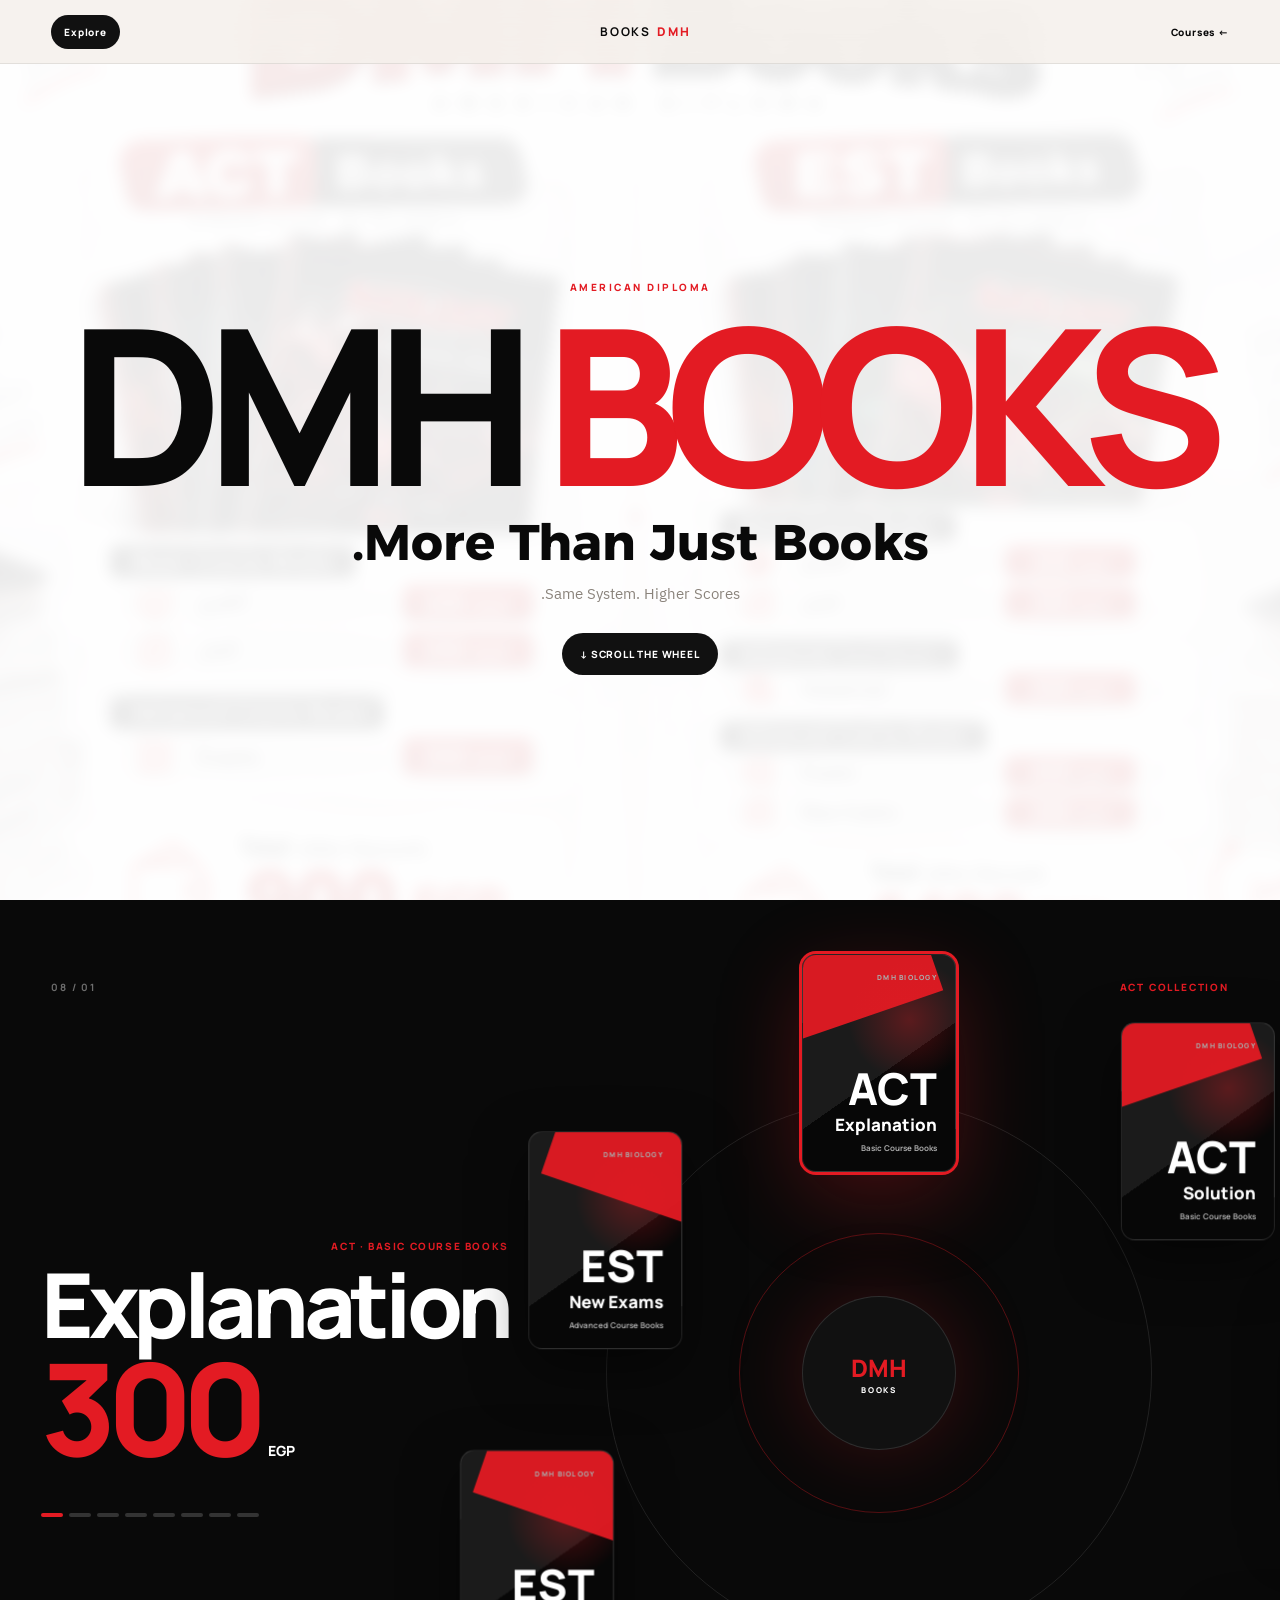
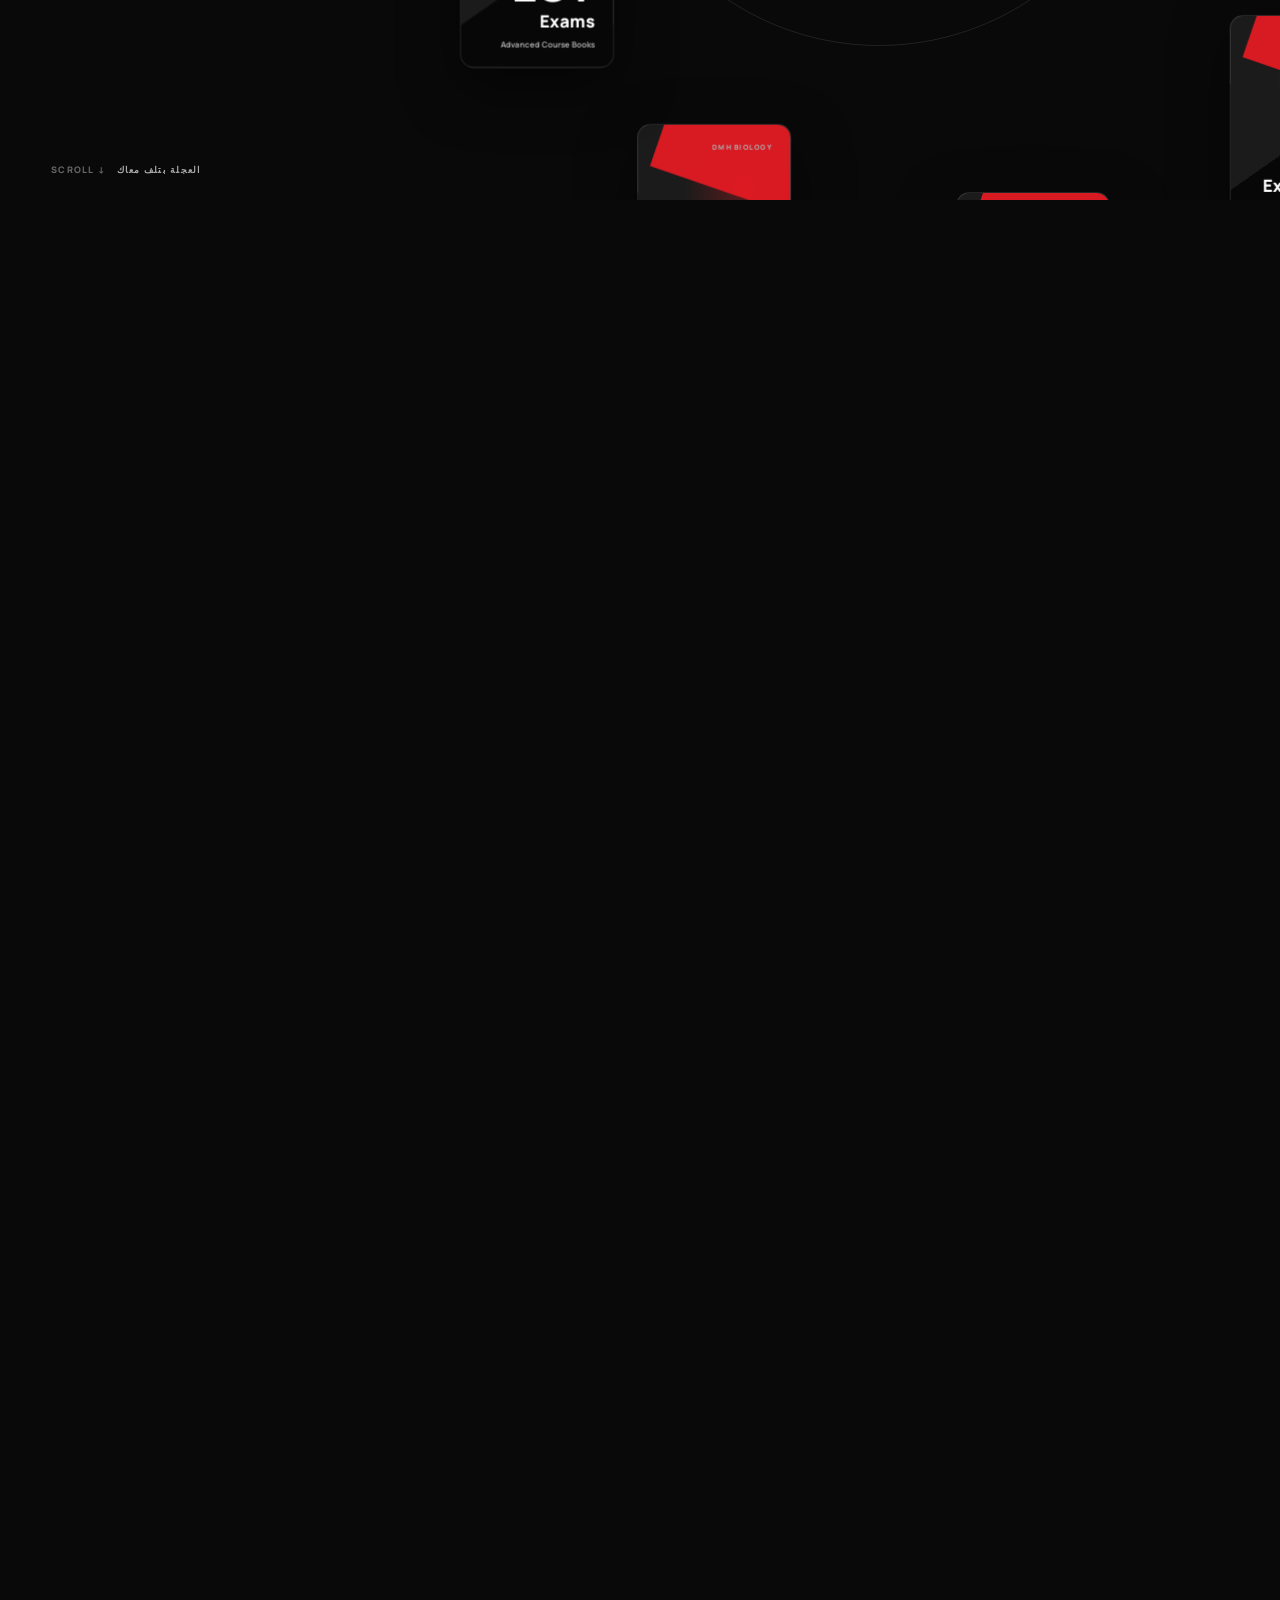
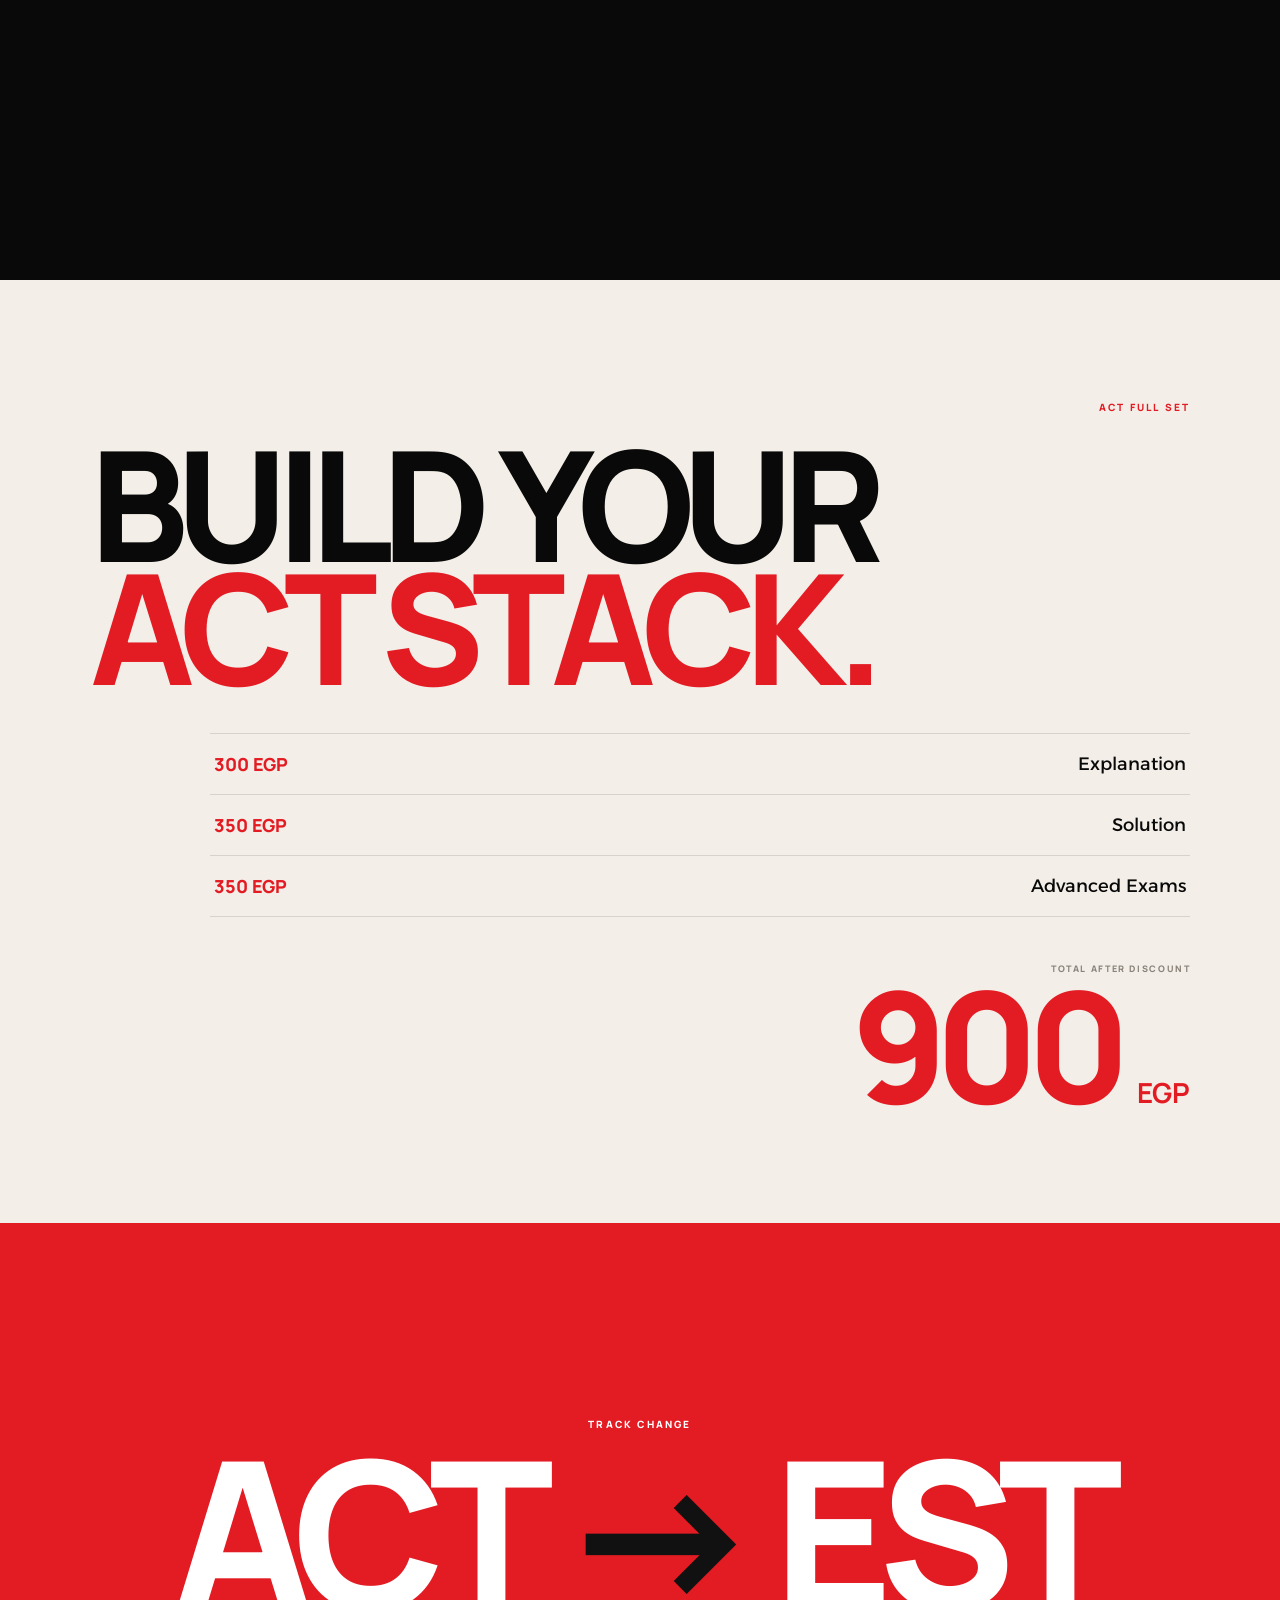
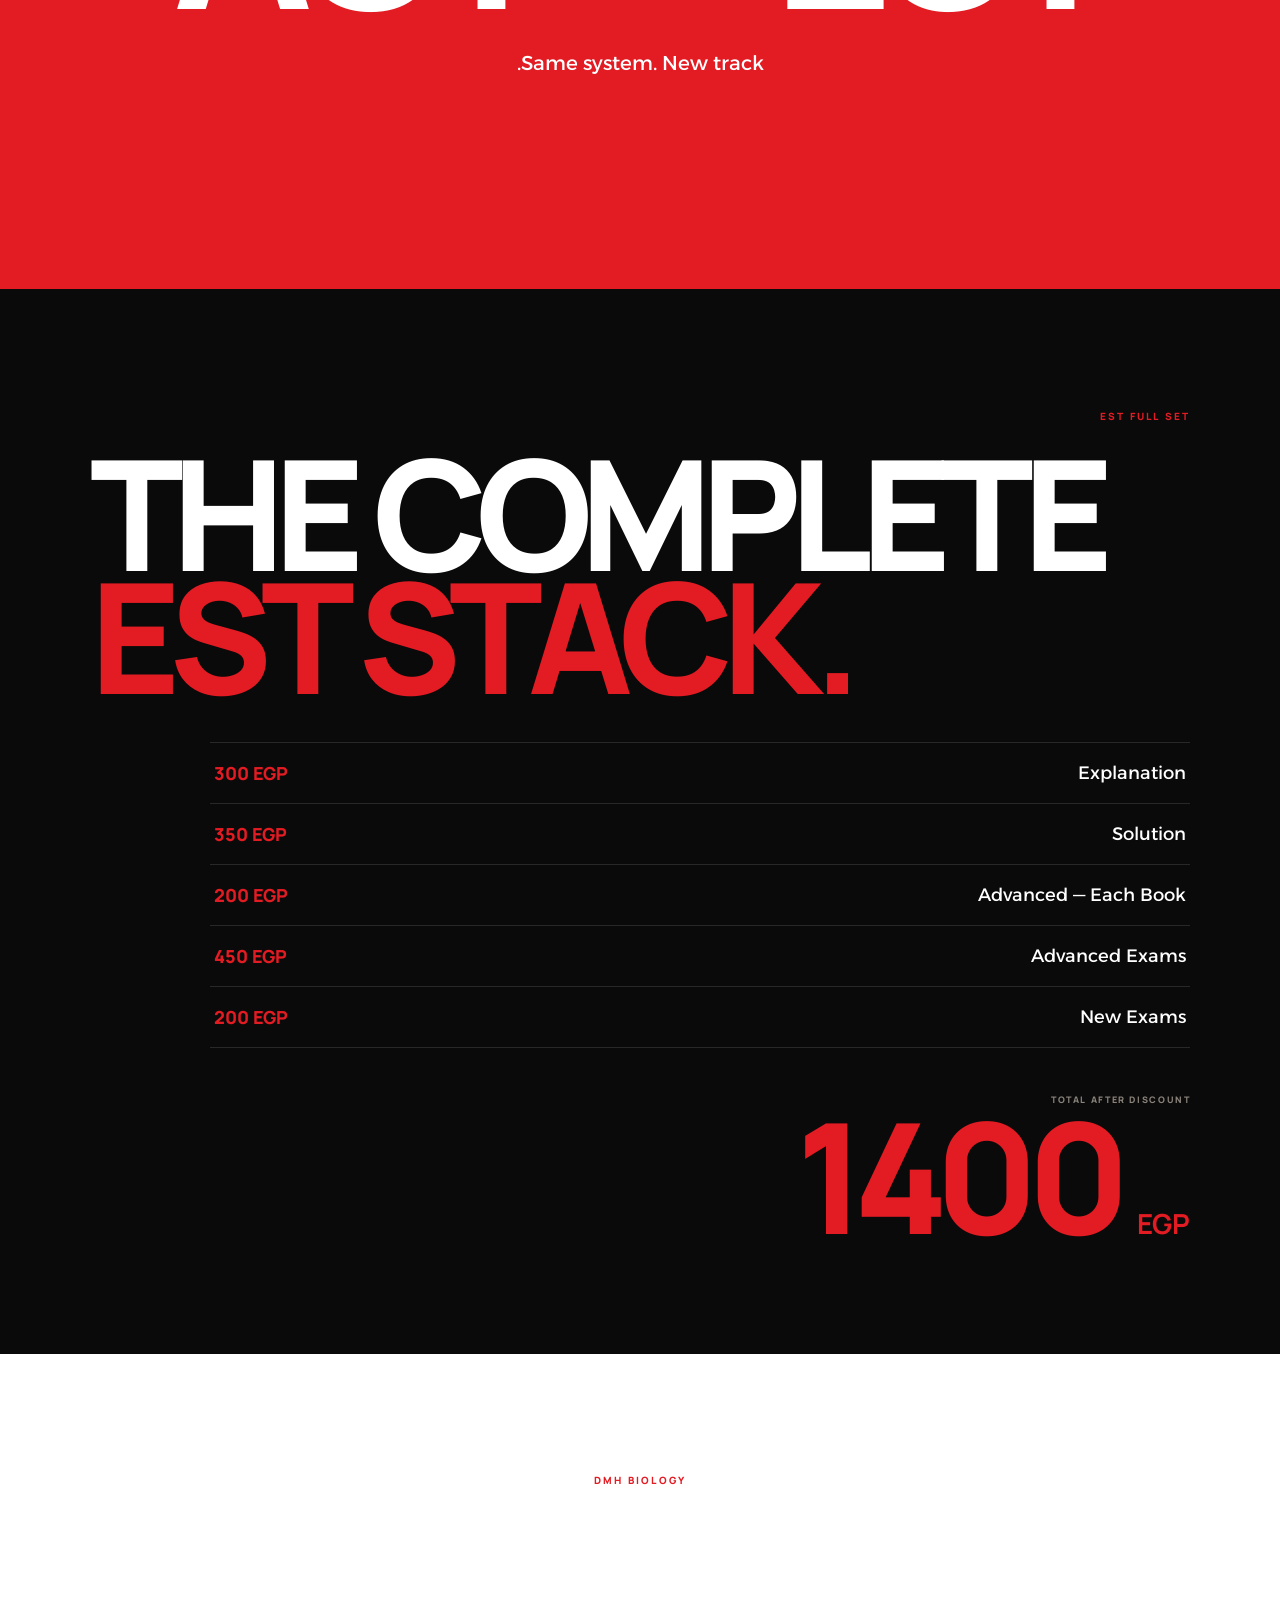
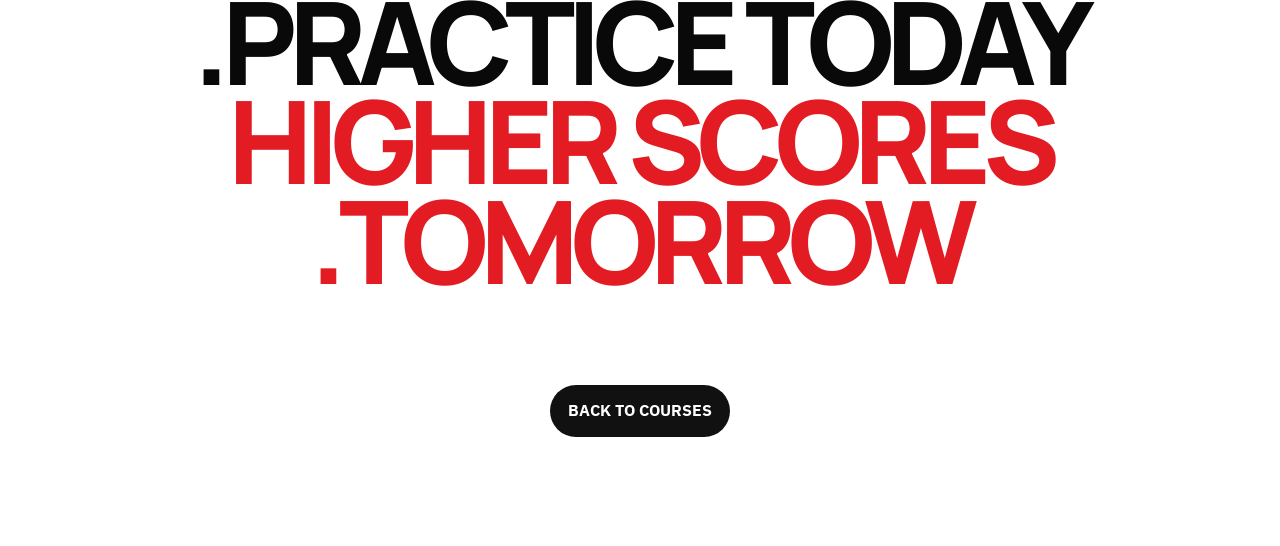
==== books.html @ c1f1b504 "Add files via upload" ====
<!doctype html>
<html lang="ar" dir="rtl">
<head>
  <meta charset="UTF-8" />
  <meta name="viewport" content="width=device-width, initial-scale=1.0, viewport-fit=cover" />
  <meta name="theme-color" content="#090909" />
  <meta name="description" content="DMH Biology Books — ACT & EST Books." />
  <title>DMH Biology | Books</title>
  <link rel="preconnect" href="https://fonts.googleapis.com">
  <link rel="preconnect" href="https://fonts.gstatic.com" crossorigin>
  <link href="https://fonts.googleapis.com/css2?family=Alexandria:wght@400;500;600;700;800&family=IBM+Plex+Sans+Arabic:wght@400;500;600;700&family=Manrope:wght@500;600;700;800&display=swap" rel="stylesheet">
  <link rel="stylesheet" href="books.css" />
</head>
<body>
  <div class="progress"><i></i></div>

  <header class="books-topbar">
    <a class="back" href="index.html">← Courses</a>
    <div class="books-brand">
      <span>DMH</span><b>BOOKS</b>
    </div>
    <a class="jump" href="#wheel">Explore</a>
  </header>

  <section class="books-hero">
    <div class="poster-ghost" aria-hidden="true"></div>
    <div class="hero-inner">
      <p>AMERICAN DIPLOMA</p>
      <h1>DMH <span>BOOKS</span></h1>
      <strong>More Than Just Books.</strong>
      <small>Same System. Higher Scores.</small>
      <a href="#wheel">SCROLL THE WHEEL ↓</a>
    </div>
  </section>

  <section class="wheel-story" id="wheel">
    <div class="wheel-sticky">
      <div class="wheel-topline">
        <span id="collection">ACT COLLECTION</span>
        <b id="position">01 / 08</b>
      </div>

      <div class="wheel-viewport">
        <div class="wheel" id="wheelDisc">
          <article class="book-card" style="--i:0" data-index="0">
          <div class="cover" data-track="ACT">
            <span class="cover-brand">DMH BIOLOGY</span>
            <strong>ACT</strong>
            <b>Explanation</b>
            <small>Basic Course Books</small>
          </div>
        </article><article class="book-card" style="--i:1" data-index="1">
          <div class="cover" data-track="ACT">
            <span class="cover-brand">DMH BIOLOGY</span>
            <strong>ACT</strong>
            <b>Solution</b>
            <small>Basic Course Books</small>
          </div>
        </article><article class="book-card" style="--i:2" data-index="2">
          <div class="cover" data-track="ACT">
            <span class="cover-brand">DMH BIOLOGY</span>
            <strong>ACT</strong>
            <b>Exams</b>
            <small>Advanced Course Books</small>
          </div>
        </article><article class="book-card" style="--i:3" data-index="3">
          <div class="cover" data-track="EST">
            <span class="cover-brand">DMH BIOLOGY</span>
            <strong>EST</strong>
            <b>Explanation</b>
            <small>Basic Course Books</small>
          </div>
        </article><article class="book-card" style="--i:4" data-index="4">
          <div class="cover" data-track="EST">
            <span class="cover-brand">DMH BIOLOGY</span>
            <strong>EST</strong>
            <b>Solution</b>
            <small>Basic Course Books</small>
          </div>
        </article><article class="book-card" style="--i:5" data-index="5">
          <div class="cover" data-track="EST">
            <span class="cover-brand">DMH BIOLOGY</span>
            <strong>EST</strong>
            <b>Advanced</b>
            <small>Advanced — Each Book</small>
          </div>
        </article><article class="book-card" style="--i:6" data-index="6">
          <div class="cover" data-track="EST">
            <span class="cover-brand">DMH BIOLOGY</span>
            <strong>EST</strong>
            <b>Exams</b>
            <small>Advanced Course Books</small>
          </div>
        </article><article class="book-card" style="--i:7" data-index="7">
          <div class="cover" data-track="EST">
            <span class="cover-brand">DMH BIOLOGY</span>
            <strong>EST</strong>
            <b>New Exams</b>
            <small>Advanced Course Books</small>
          </div>
        </article>
          <div class="hub">
            <span>DMH</span>
            <small>BOOKS</small>
          </div>
        </div>
      </div>

      <div class="active-info">
        <p id="activeTrack">ACT · BASIC COURSE BOOKS</p>
        <h2 id="activeTitle">Explanation</h2>
        <div class="price"><span id="activePrice">300</span><b>EGP</b></div>
        <small id="activeArabic">الشرح</small>
        <div class="step-line" id="stepLine"></div>
      </div>

      <div class="scroll-note">SCROLL ↓ <span>العجلة بتلف معاك</span></div>
    </div>
  </section>

  <section class="bundle act">
    <p>ACT FULL SET</p>
    <h2>BUILD YOUR<br><span>ACT STACK.</span></h2>
    <div class="bundle-details">
      <div><span>Explanation</span><b>300 EGP</b></div>
      <div><span>Solution</span><b>350 EGP</b></div>
      <div><span>Advanced Exams</span><b>350 EGP</b></div>
    </div>
    <div class="total"><small>TOTAL AFTER DISCOUNT</small><strong>900 <b>EGP</b></strong></div>
  </section>

  <section class="switch-scene">
    <small>TRACK CHANGE</small>
    <h2>ACT <span>→</span> EST</h2>
    <p>Same system. New track.</p>
  </section>

  <section class="bundle est">
    <p>EST FULL SET</p>
    <h2>THE COMPLETE<br><span>EST STACK.</span></h2>
    <div class="bundle-details">
      <div><span>Explanation</span><b>300 EGP</b></div>
      <div><span>Solution</span><b>350 EGP</b></div>
      <div><span>Advanced — Each Book</span><b>200 EGP</b></div>
      <div><span>Advanced Exams</span><b>450 EGP</b></div>
      <div><span>New Exams</span><b>200 EGP</b></div>
    </div>
    <div class="total"><small>TOTAL AFTER DISCOUNT</small><strong>1400 <b>EGP</b></strong></div>
  </section>

  <section class="final-books">
    <p>DMH BIOLOGY</p>
    <h2>PRACTICE TODAY.<br><span>HIGHER SCORES TOMORROW.</span></h2>
    <a href="index.html">BACK TO COURSES</a>
  </section>

  <script src="books.js"></script>
</body>
</html>
---- books.css ----
:root{--red:#e31b23;--ink:#090909;--paper:#f4f0eb;--muted:#8a837b}
*{box-sizing:border-box}
html{scroll-behavior:smooth}
body{margin:0;background:var(--paper);color:var(--ink);font-family:"IBM Plex Sans Arabic",sans-serif;overflow-x:hidden}
a{color:inherit}
.progress{position:fixed;z-index:999;top:0;left:0;right:0;height:3px}
.progress i{display:block;height:100%;width:0;background:var(--red)}
.books-topbar{position:fixed;z-index:100;top:0;left:0;right:0;height:64px;display:flex;align-items:center;justify-content:space-between;padding:0 clamp(14px,4vw,54px);background:rgba(244,240,235,.82);backdrop-filter:blur(18px);border-bottom:1px solid rgba(0,0,0,.08)}
.books-topbar a{text-decoration:none;font:800 10px "Manrope";letter-spacing:.08em}
.books-brand{display:flex;gap:6px;align-items:center;font:800 12px "Manrope";letter-spacing:.15em}.books-brand span{color:var(--red)}
.jump{background:#111;color:#fff;padding:10px 13px;border-radius:999px}
.books-hero{min-height:100svh;display:grid;place-items:center;position:relative;overflow:hidden;background:#fff;padding:90px 20px 45px}
.poster-ghost{position:absolute;inset:-3%;background:url("books-poster.png") center/cover no-repeat;opacity:.08;filter:blur(7px) saturate(.8);transform:scale(1.08)}
.hero-inner{position:relative;text-align:center}
.hero-inner p{font:800 10px "Manrope";letter-spacing:.25em;color:var(--red)}
.hero-inner h1{font:800 clamp(78px,17vw,240px)/.8 "Manrope";letter-spacing:-.08em;margin:22px 0}.hero-inner h1 span{color:var(--red)}
.hero-inner strong{display:block;font-family:"Alexandria";font-size:clamp(24px,4vw,50px)}
.hero-inner small{display:block;color:var(--muted);margin:10px 0 28px;font-size:15px}
.hero-inner a{display:inline-block;text-decoration:none;background:#111;color:#fff;padding:14px 18px;border-radius:999px;font:800 10px "Manrope";letter-spacing:.08em}

.wheel-story{height:820vh;background:#090909;color:#fff;position:relative}
.wheel-sticky{position:sticky;top:0;height:100svh;overflow:hidden;display:grid;grid-template-columns:1.08fr .92fr;align-items:center;padding:76px 4vw 30px}
.wheel-topline{position:absolute;top:80px;left:4vw;right:4vw;display:flex;justify-content:space-between;font:800 10px "Manrope";letter-spacing:.18em;color:#6e6e6e}
.wheel-topline span{color:var(--red)}
.wheel-viewport{position:relative;width:min(700px,72vw);aspect-ratio:1;justify-self:center}
.wheel{position:absolute;inset:0;border-radius:50%;will-change:transform}
.wheel::before,.wheel::after{content:"";position:absolute;border-radius:50%;inset:11%;border:1px solid rgba(255,255,255,.10)}
.wheel::after{inset:30%;border-color:rgba(227,27,35,.34)}
.book-card{position:absolute;left:50%;top:50%;width:154px;height:218px;transform-origin:0 0;transform:rotate(calc(var(--i)*45deg)) translateY(-310px) translate(-50%,-50%)}
.cover{width:100%;height:100%;border-radius:14px;padding:18px;display:flex;flex-direction:column;align-items:flex-start;justify-content:flex-end;background:linear-gradient(145deg,#1b1b1b 0 54%,#070707 54%);border:1px solid rgba(255,255,255,.12);box-shadow:0 20px 55px rgba(0,0,0,.5);position:relative;overflow:hidden}
.cover::before{content:"";position:absolute;left:-25%;top:-15%;width:110%;height:45%;background:var(--red);transform:rotate(-19deg);opacity:.95}
.cover::after{content:"";position:absolute;inset:0;background:radial-gradient(circle at 70% 30%,rgba(227,27,35,.32),transparent 33%)}
.cover>*{position:relative;z-index:2}.cover-brand{font:800 7px "Manrope";letter-spacing:.18em;color:#aaa;margin-bottom:auto}.cover>strong{font:800 44px/1 "Manrope";color:#fff}.cover>b{font:800 17px/1.1 "Manrope";color:#fff;margin-top:6px;direction:ltr}.cover>small{font:700 8px/1.3 "Manrope";color:#a9a9a9;margin-top:8px;direction:ltr}
.cover[data-track="EST"]::before{transform:rotate(19deg);left:15%;top:-12%}
.book-card.active .cover{outline:3px solid var(--red);box-shadow:0 26px 85px rgba(227,27,35,.28)}
.hub{position:absolute;inset:39%;border-radius:50%;display:grid;place-content:center;text-align:center;background:#111;border:1px solid rgba(255,255,255,.12);box-shadow:0 0 80px rgba(227,27,35,.22)}
.hub span{font:800 24px "Manrope";color:var(--red)}.hub small{font:800 8px "Manrope";letter-spacing:.22em}
.active-info{padding:20px;max-width:650px}
.active-info>p{font:800 10px "Manrope";letter-spacing:.16em;color:var(--red)}
.active-info h2{font:800 clamp(54px,7vw,105px)/.88 "Manrope";letter-spacing:-.06em;margin:12px 0;direction:ltr;text-align:right}
.price{display:flex;align-items:baseline;gap:10px;direction:ltr}.price span{font:800 clamp(78px,10vw,150px)/.8 "Manrope";letter-spacing:-.08em;color:var(--red)}.price b{font:800 14px "Manrope"}
.active-info>small{font-size:18px;color:#aaa}.step-line{display:flex;gap:6px;margin-top:26px;direction:ltr}.step-line i{height:4px;width:22px;background:#333;border-radius:99px}.step-line i.active{background:var(--red)}
.scroll-note{position:absolute;bottom:24px;left:4vw;font:800 9px "Manrope";letter-spacing:.14em;color:#666;direction:ltr}.scroll-note span{color:#aaa;margin-left:7px}

.bundle{min-height:100svh;padding:110px clamp(18px,7vw,100px);display:flex;flex-direction:column;justify-content:center}
.bundle.act{background:#f3efe8}.bundle.est{background:#0a0a0a;color:#fff}
.bundle>p{font:800 10px "Manrope";letter-spacing:.22em;color:var(--red)}
.bundle h2{font:800 clamp(68px,12vw,180px)/.8 "Manrope";letter-spacing:-.075em;margin:18px 0 45px;direction:ltr}.bundle h2 span{color:var(--red)}
.bundle-details{max-width:980px;border-top:1px solid rgba(128,128,128,.25)}.bundle-details div{display:flex;justify-content:space-between;align-items:center;gap:20px;padding:18px 4px;border-bottom:1px solid rgba(128,128,128,.25)}.bundle-details span{font-family:"Alexandria";font-size:18px}.bundle-details b{font:800 18px "Manrope";color:var(--red);direction:ltr}
.total{margin-top:45px;display:flex;flex-direction:column;align-items:flex-start}.total small{font:800 9px "Manrope";letter-spacing:.18em;color:var(--muted)}.total strong{font:800 clamp(78px,12vw,170px)/.9 "Manrope";letter-spacing:-.08em;color:var(--red);direction:ltr}.total strong b{font-size:.18em;letter-spacing:0}
.switch-scene{min-height:74svh;background:var(--red);color:#fff;display:grid;place-content:center;text-align:center;padding:70px 20px}.switch-scene small{font:800 10px "Manrope";letter-spacing:.22em}.switch-scene h2{font:800 clamp(84px,16vw,210px)/.8 "Manrope";letter-spacing:-.08em;margin:18px 0}.switch-scene h2 span{color:#111}.switch-scene p{font-family:"Alexandria";font-size:20px}
.final-books{min-height:88svh;background:#fff;display:flex;flex-direction:column;align-items:center;justify-content:center;text-align:center;padding:70px 20px}.final-books>p{font:800 10px "Manrope";letter-spacing:.22em;color:var(--red)}.final-books h2{font:800 clamp(54px,9vw,135px)/.86 "Manrope";letter-spacing:-.07em}.final-books h2 span{color:var(--red)}.final-books a{text-decoration:none;background:#111;color:#fff;padding:14px 18px;border-radius:999px;font-weight:800}

@media(max-width:820px){
  .books-topbar{height:60px;padding:0 12px}.books-brand{font-size:10px}.jump{font-size:8px;padding:9px 10px}
  .hero-inner h1{font-size:22vw}.hero-inner strong{font-size:7vw}
  .wheel-story{height:760vh}
  .wheel-sticky{grid-template-columns:1fr;grid-template-rows:58% 42%;padding:70px 10px 22px}
  .wheel-topline{top:66px;left:12px;right:12px;font-size:8px}
  .wheel-viewport{width:68vw;align-self:end}
  .book-card{width:86px;height:122px;transform:rotate(calc(var(--i)*45deg)) translateY(-135px) translate(-50%,-50%)}
  .cover{padding:9px;border-radius:9px}.cover-brand{font-size:4px}.cover>strong{font-size:25px}.cover>b{font-size:9px}.cover>small{font-size:5px}
  .hub span{font-size:14px}.hub small{font-size:5px}
  .active-info{align-self:start;padding:5px 10px 0}.active-info>p{font-size:8px;margin:0}.active-info h2{font-size:12vw;margin:7px 0}.price span{font-size:20vw}.active-info>small{font-size:15px}.step-line{margin-top:12px}.scroll-note{bottom:12px;left:12px;font-size:7px}
  .bundle{padding:85px 16px}.bundle h2{font-size:17vw;margin-bottom:30px}.bundle-details span{font-size:15px}.bundle-details b{font-size:14px}.total strong{font-size:24vw}
  .switch-scene h2{font-size:24vw}.final-books h2{font-size:14vw}
}
@media(prefers-reduced-motion:reduce){html{scroll-behavior:auto}}
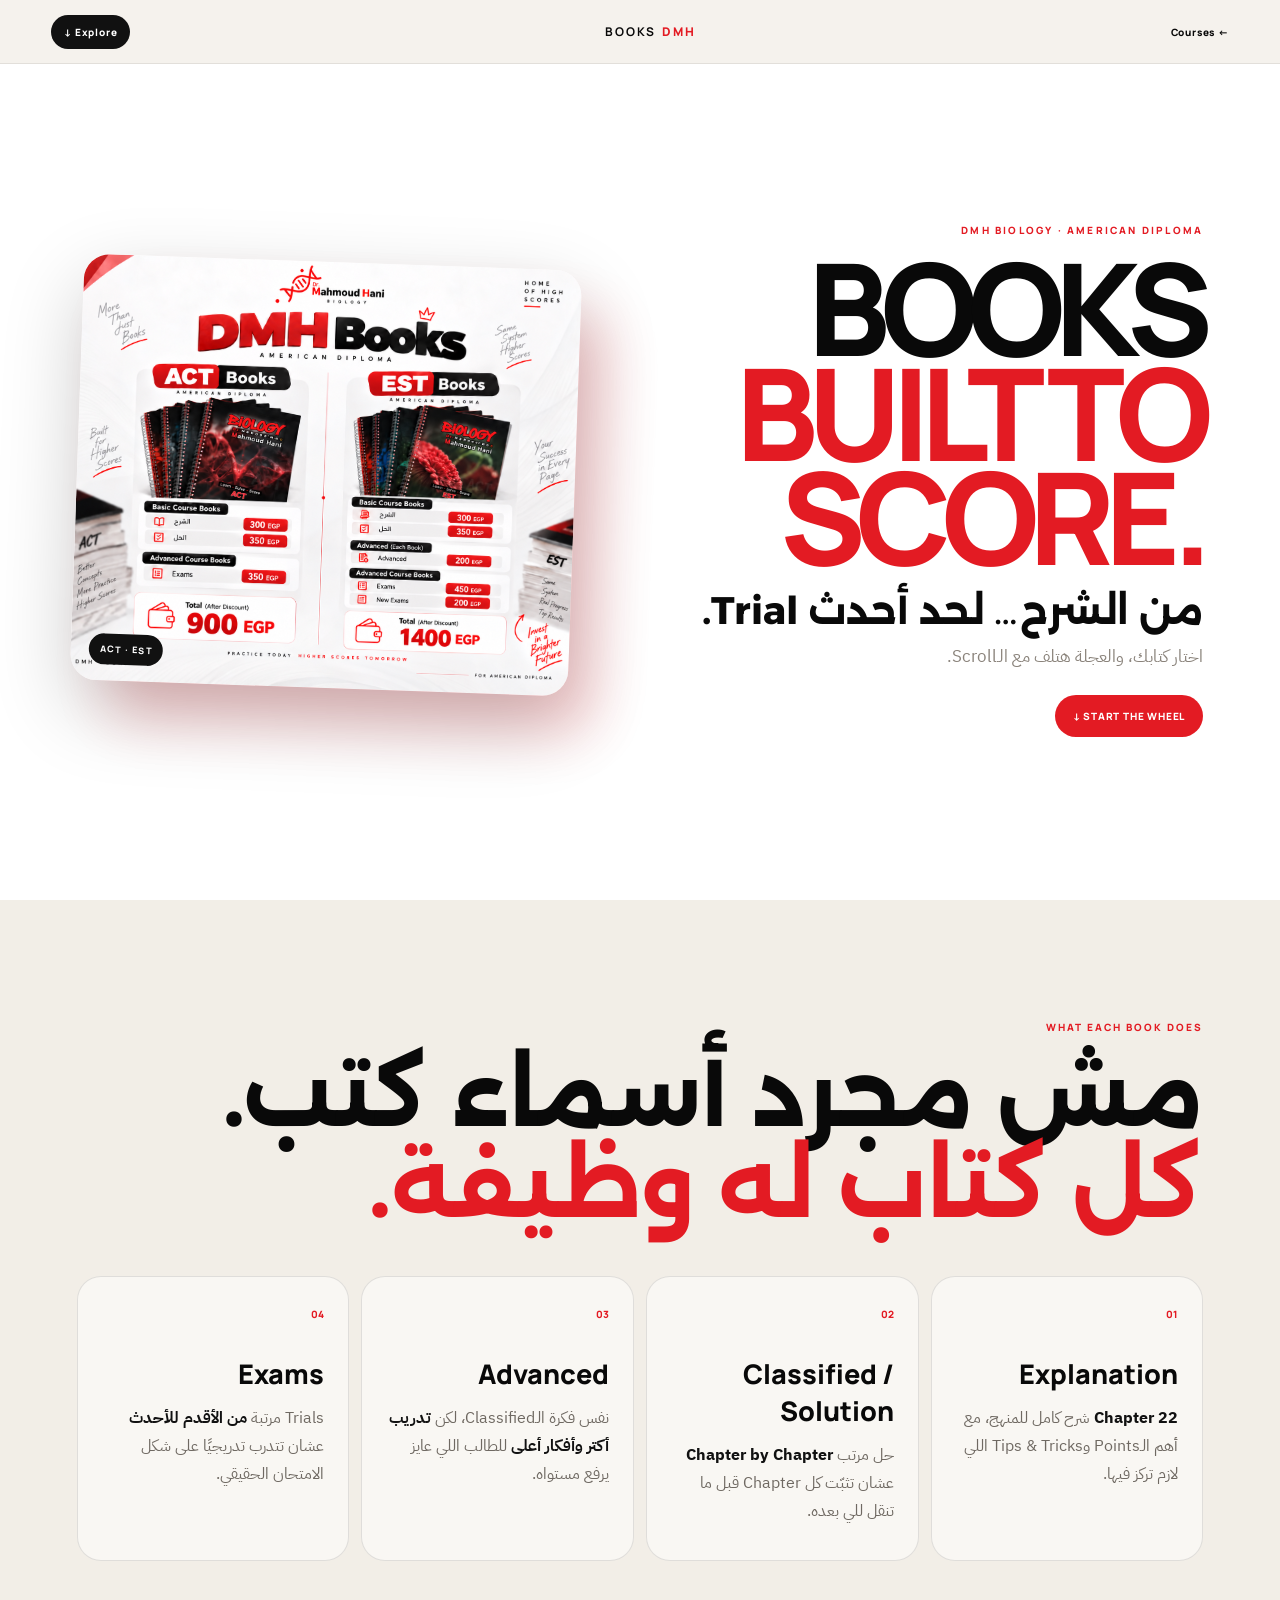
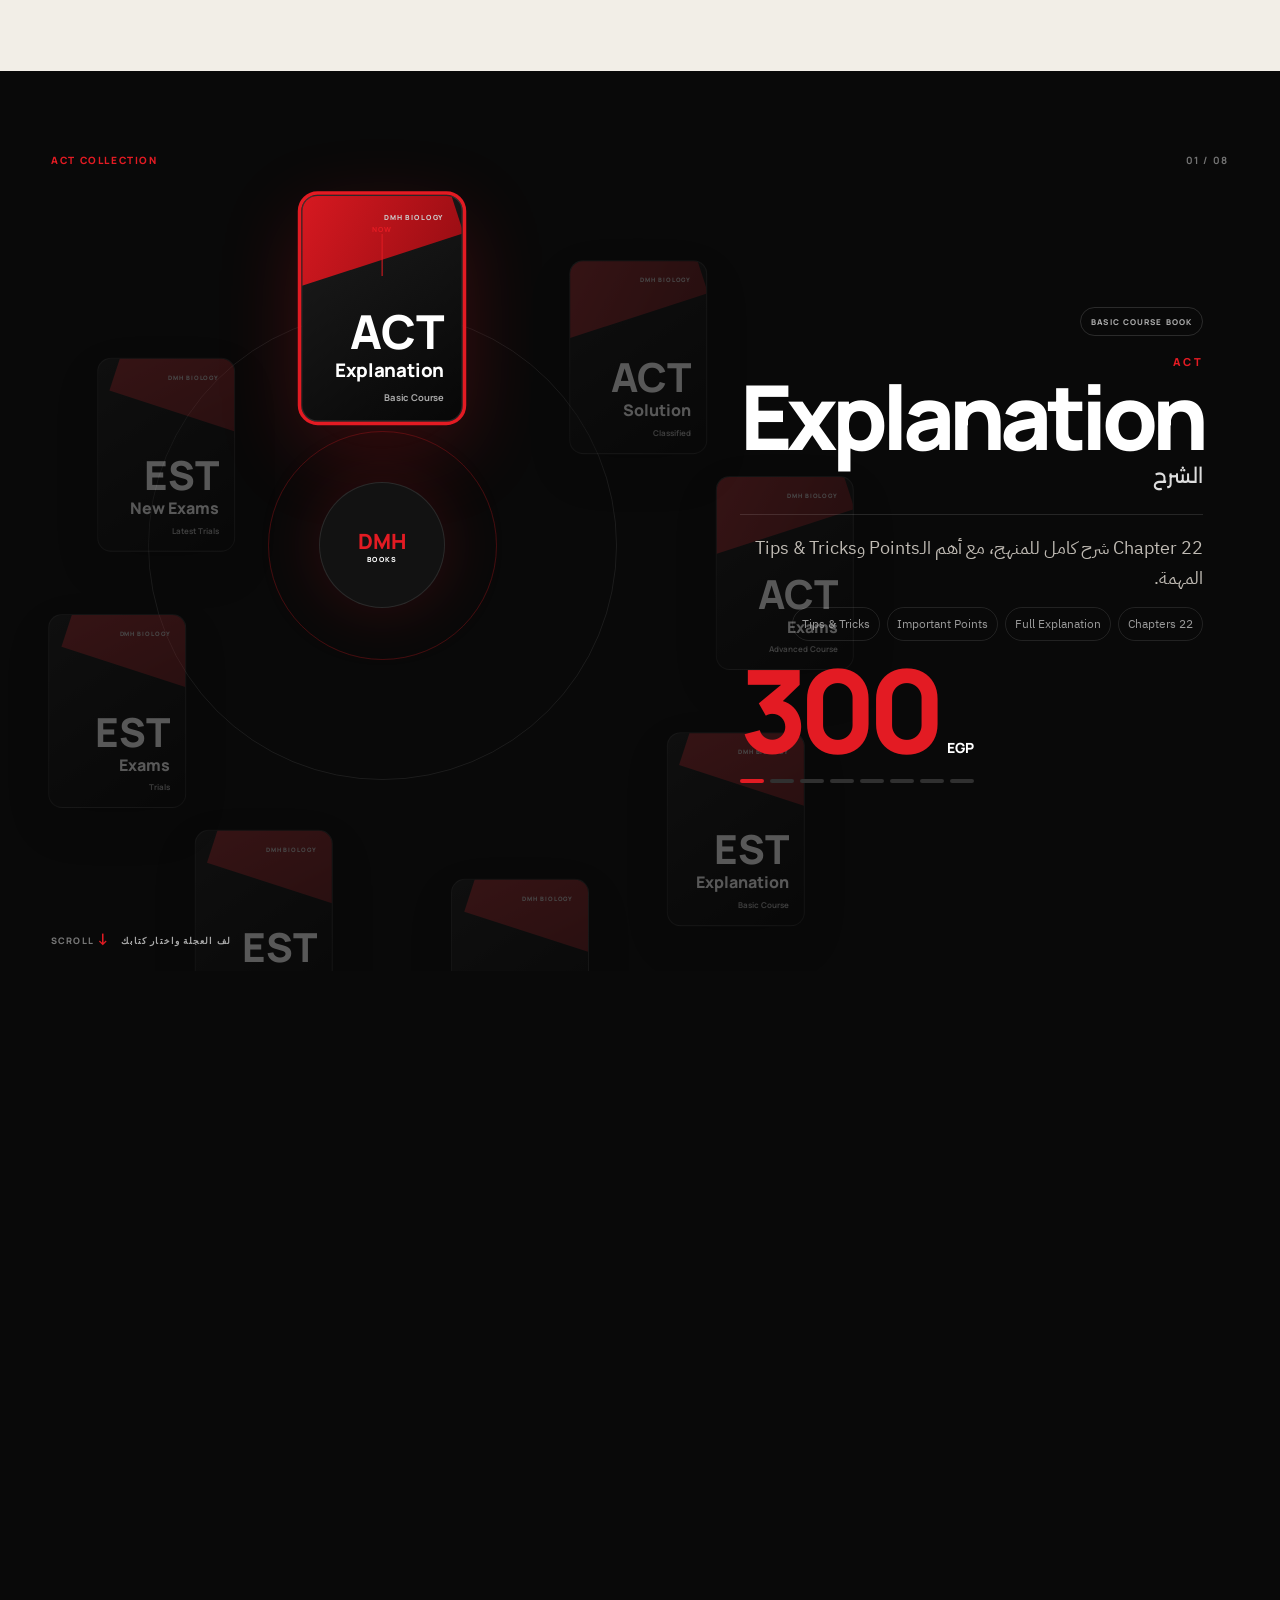
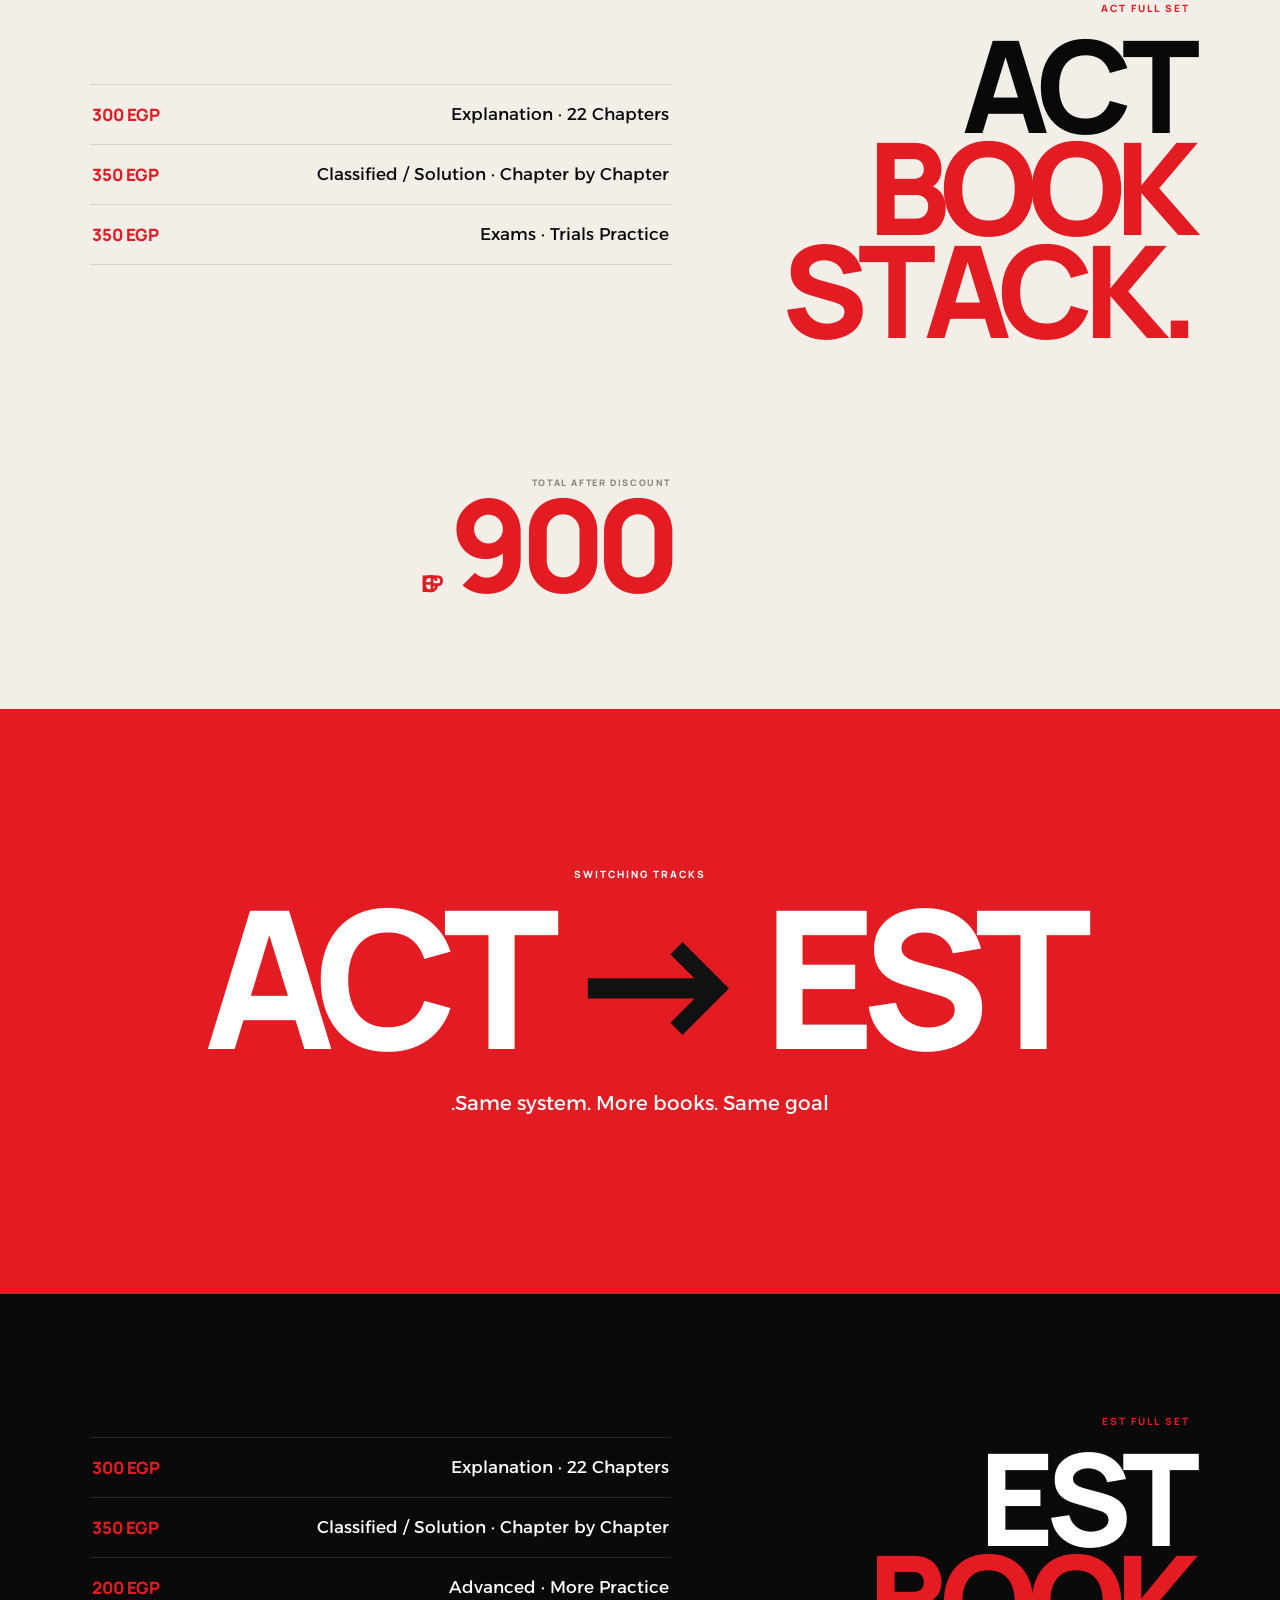
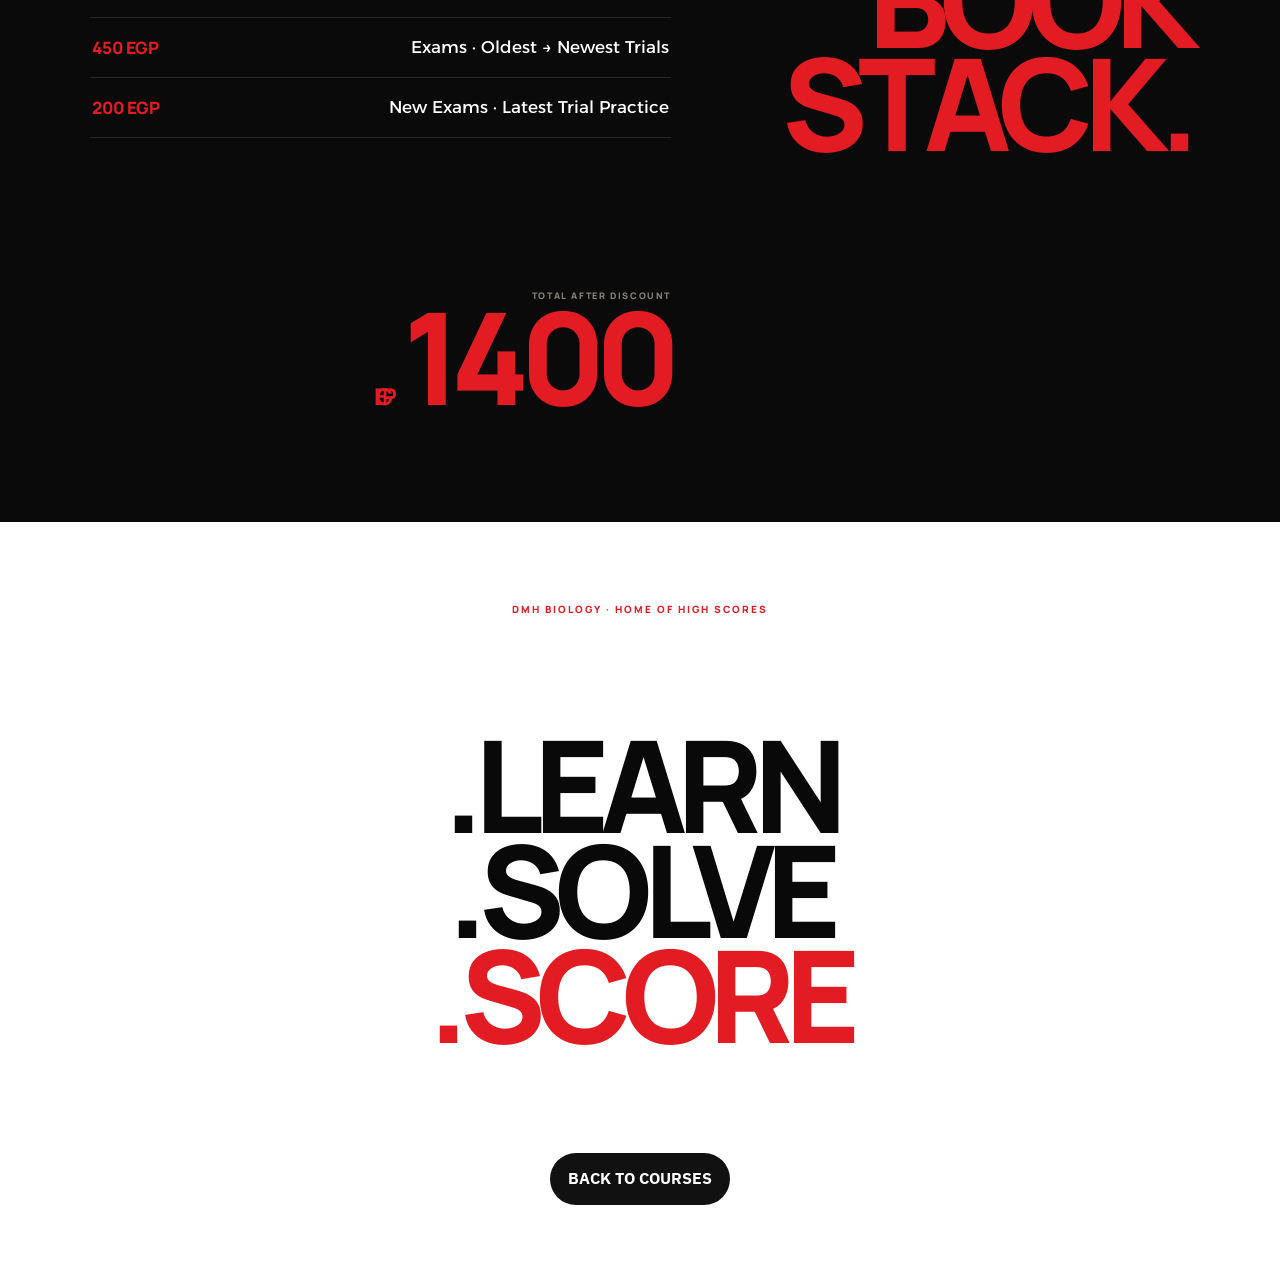
==== commit 553b0edc: "Add files via upload" ====
--- a/books.html
+++ b/books.html
@@ -16,20 +16,34 @@
 
   <header class="books-topbar">
     <a class="back" href="index.html">← Courses</a>
-    <div class="books-brand">
-      <span>DMH</span><b>BOOKS</b>
-    </div>
-    <a class="jump" href="#wheel">Explore</a>
+    <div class="books-brand"><span>DMH</span><b>BOOKS</b></div>
+    <a class="jump" href="#wheel">Explore ↓</a>
   </header>
 
   <section class="books-hero">
-    <div class="poster-ghost" aria-hidden="true"></div>
-    <div class="hero-inner">
-      <p>AMERICAN DIPLOMA</p>
-      <h1>DMH <span>BOOKS</span></h1>
-      <strong>More Than Just Books.</strong>
-      <small>Same System. Higher Scores.</small>
-      <a href="#wheel">SCROLL THE WHEEL ↓</a>
+    <div class="hero-grid">
+      <div class="hero-copy">
+        <p>DMH BIOLOGY · AMERICAN DIPLOMA</p>
+        <h1>BOOKS<br><span>BUILT TO SCORE.</span></h1>
+        <strong>من الشرح… لحد أحدث Trial.</strong>
+        <small>اختار كتابك، والعجلة هتلف مع الـScroll.</small>
+        <a href="#wheel">START THE WHEEL ↓</a>
+      </div>
+      <div class="hero-poster">
+        <img src="books-poster.png" alt="DMH ACT and EST Books">
+        <span>ACT · EST</span>
+      </div>
+    </div>
+  </section>
+
+  <section class="book-guide">
+    <p class="eyebrow">WHAT EACH BOOK DOES</p>
+    <h2>مش مجرد أسماء كتب.<br><span>كل كتاب له وظيفة.</span></h2>
+    <div class="guide-grid">
+      <article><b>01</b><h3>Explanation</h3><p><strong>22 Chapter</strong> شرح كامل للمنهج، مع أهم الـPoints وTips & Tricks اللي لازم تركز فيها.</p></article>
+      <article><b>02</b><h3>Classified / Solution</h3><p>حل مرتب <strong>Chapter by Chapter</strong> عشان تثبّت كل Chapter قبل ما تنقل للي بعده.</p></article>
+      <article><b>03</b><h3>Advanced</h3><p>نفس فكرة الـClassified، لكن <strong>تدريب أكتر وأفكار أعلى</strong> للطالب اللي عايز يرفع مستواه.</p></article>
+      <article><b>04</b><h3>Exams</h3><p>Trials مرتبة <strong>من الأقدم للأحدث</strong> عشان تتدرب تدريجيًا على شكل الامتحان الحقيقي.</p></article>
     </div>
   </section>
 
@@ -40,120 +54,82 @@
         <b id="position">01 / 08</b>
       </div>
 
-      <div class="wheel-viewport">
-        <div class="wheel" id="wheelDisc">
-          <article class="book-card" style="--i:0" data-index="0">
-          <div class="cover" data-track="ACT">
-            <span class="cover-brand">DMH BIOLOGY</span>
-            <strong>ACT</strong>
-            <b>Explanation</b>
-            <small>Basic Course Books</small>
-          </div>
-        </article><article class="book-card" style="--i:1" data-index="1">
-          <div class="cover" data-track="ACT">
-            <span class="cover-brand">DMH BIOLOGY</span>
-            <strong>ACT</strong>
-            <b>Solution</b>
-            <small>Basic Course Books</small>
-          </div>
-        </article><article class="book-card" style="--i:2" data-index="2">
-          <div class="cover" data-track="ACT">
-            <span class="cover-brand">DMH BIOLOGY</span>
-            <strong>ACT</strong>
-            <b>Exams</b>
-            <small>Advanced Course Books</small>
-          </div>
-        </article><article class="book-card" style="--i:3" data-index="3">
-          <div class="cover" data-track="EST">
-            <span class="cover-brand">DMH BIOLOGY</span>
-            <strong>EST</strong>
-            <b>Explanation</b>
-            <small>Basic Course Books</small>
-          </div>
-        </article><article class="book-card" style="--i:4" data-index="4">
-          <div class="cover" data-track="EST">
-            <span class="cover-brand">DMH BIOLOGY</span>
-            <strong>EST</strong>
-            <b>Solution</b>
-            <small>Basic Course Books</small>
-          </div>
-        </article><article class="book-card" style="--i:5" data-index="5">
-          <div class="cover" data-track="EST">
-            <span class="cover-brand">DMH BIOLOGY</span>
-            <strong>EST</strong>
-            <b>Advanced</b>
-            <small>Advanced — Each Book</small>
-          </div>
-        </article><article class="book-card" style="--i:6" data-index="6">
-          <div class="cover" data-track="EST">
-            <span class="cover-brand">DMH BIOLOGY</span>
-            <strong>EST</strong>
-            <b>Exams</b>
-            <small>Advanced Course Books</small>
-          </div>
-        </article><article class="book-card" style="--i:7" data-index="7">
-          <div class="cover" data-track="EST">
-            <span class="cover-brand">DMH BIOLOGY</span>
-            <strong>EST</strong>
-            <b>New Exams</b>
-            <small>Advanced Course Books</small>
-          </div>
-        </article>
-          <div class="hub">
-            <span>DMH</span>
-            <small>BOOKS</small>
+      <div class="active-info">
+        <div class="book-chip" id="bookChip">BASIC COURSE BOOK</div>
+        <p id="activeTrack">ACT</p>
+        <h2 id="activeTitle">Explanation</h2>
+        <small id="activeArabic">الشرح</small>
+
+        <div class="active-description">
+          <p id="activeDesc">22 Chapter شرح كامل للمنهج، مع أهم الـPoints وTips & Tricks المهمة.</p>
+          <div id="activeBullets"></div>
+        </div>
+
+        <div class="price"><span id="activePrice">300</span><b>EGP</b></div>
+        <div class="step-line" id="stepLine"></div>
+      </div>
+
+      <div class="wheel-zone">
+        <div class="focus-marker"><span>NOW</span></div>
+        <div class="wheel-viewport">
+          <div class="wheel" id="wheelDisc">
+            <article class="book-card" style="--i:0"><div class="cover" data-track="ACT"><span>DMH BIOLOGY</span><strong>ACT</strong><b>Explanation</b><small>Basic Course</small></div></article>
+            <article class="book-card" style="--i:1"><div class="cover" data-track="ACT"><span>DMH BIOLOGY</span><strong>ACT</strong><b>Solution</b><small>Classified</small></div></article>
+            <article class="book-card" style="--i:2"><div class="cover" data-track="ACT"><span>DMH BIOLOGY</span><strong>ACT</strong><b>Exams</b><small>Advanced Course</small></div></article>
+            <article class="book-card" style="--i:3"><div class="cover" data-track="EST"><span>DMH BIOLOGY</span><strong>EST</strong><b>Explanation</b><small>Basic Course</small></div></article>
+            <article class="book-card" style="--i:4"><div class="cover" data-track="EST"><span>DMH BIOLOGY</span><strong>EST</strong><b>Solution</b><small>Classified</small></div></article>
+            <article class="book-card" style="--i:5"><div class="cover" data-track="EST"><span>DMH BIOLOGY</span><strong>EST</strong><b>Advanced</b><small>Practice More</small></div></article>
+            <article class="book-card" style="--i:6"><div class="cover" data-track="EST"><span>DMH BIOLOGY</span><strong>EST</strong><b>Exams</b><small>Trials</small></div></article>
+            <article class="book-card" style="--i:7"><div class="cover" data-track="EST"><span>DMH BIOLOGY</span><strong>EST</strong><b>New Exams</b><small>Latest Trials</small></div></article>
+            <div class="hub"><span>DMH</span><small>BOOKS</small></div>
           </div>
         </div>
       </div>
 
-      <div class="active-info">
-        <p id="activeTrack">ACT · BASIC COURSE BOOKS</p>
-        <h2 id="activeTitle">Explanation</h2>
-        <div class="price"><span id="activePrice">300</span><b>EGP</b></div>
-        <small id="activeArabic">الشرح</small>
-        <div class="step-line" id="stepLine"></div>
-      </div>
-
-      <div class="scroll-note">SCROLL ↓ <span>العجلة بتلف معاك</span></div>
+      <div class="scroll-note">SCROLL <b>↓</b> <span>لف العجلة واختار كتابك</span></div>
     </div>
   </section>
 
   <section class="bundle act">
-    <p>ACT FULL SET</p>
-    <h2>BUILD YOUR<br><span>ACT STACK.</span></h2>
+    <div class="bundle-head">
+      <p>ACT FULL SET</p>
+      <h2>ACT<br><span>BOOK STACK.</span></h2>
+    </div>
     <div class="bundle-details">
-      <div><span>Explanation</span><b>300 EGP</b></div>
-      <div><span>Solution</span><b>350 EGP</b></div>
-      <div><span>Advanced Exams</span><b>350 EGP</b></div>
+      <div><span>Explanation · 22 Chapters</span><b>300 EGP</b></div>
+      <div><span>Classified / Solution · Chapter by Chapter</span><b>350 EGP</b></div>
+      <div><span>Exams · Trials Practice</span><b>350 EGP</b></div>
     </div>
     <div class="total"><small>TOTAL AFTER DISCOUNT</small><strong>900 <b>EGP</b></strong></div>
   </section>
 
   <section class="switch-scene">
-    <small>TRACK CHANGE</small>
+    <small>SWITCHING TRACKS</small>
     <h2>ACT <span>→</span> EST</h2>
-    <p>Same system. New track.</p>
+    <p>Same system. More books. Same goal.</p>
   </section>
 
   <section class="bundle est">
-    <p>EST FULL SET</p>
-    <h2>THE COMPLETE<br><span>EST STACK.</span></h2>
+    <div class="bundle-head">
+      <p>EST FULL SET</p>
+      <h2>EST<br><span>BOOK STACK.</span></h2>
+    </div>
     <div class="bundle-details">
-      <div><span>Explanation</span><b>300 EGP</b></div>
-      <div><span>Solution</span><b>350 EGP</b></div>
-      <div><span>Advanced — Each Book</span><b>200 EGP</b></div>
-      <div><span>Advanced Exams</span><b>450 EGP</b></div>
-      <div><span>New Exams</span><b>200 EGP</b></div>
+      <div><span>Explanation · 22 Chapters</span><b>300 EGP</b></div>
+      <div><span>Classified / Solution · Chapter by Chapter</span><b>350 EGP</b></div>
+      <div><span>Advanced · More Practice</span><b>200 EGP</b></div>
+      <div><span>Exams · Oldest → Newest Trials</span><b>450 EGP</b></div>
+      <div><span>New Exams · Latest Trial Practice</span><b>200 EGP</b></div>
     </div>
     <div class="total"><small>TOTAL AFTER DISCOUNT</small><strong>1400 <b>EGP</b></strong></div>
   </section>
 
   <section class="final-books">
-    <p>DMH BIOLOGY</p>
-    <h2>PRACTICE TODAY.<br><span>HIGHER SCORES TOMORROW.</span></h2>
+    <p>DMH BIOLOGY · HOME OF HIGH SCORES</p>
+    <h2>LEARN.<br>SOLVE.<br><span>SCORE.</span></h2>
     <a href="index.html">BACK TO COURSES</a>
   </section>
 
   <script src="books.js"></script>
 </body>
-</html>
+</html>
--- a/books.css
+++ b/books.css
@@ -4,66 +4,63 @@
 html{scroll-behavior:smooth}
 body{margin:0;background:var(--paper);color:var(--ink);font-family:"IBM Plex Sans Arabic",sans-serif;overflow-x:hidden}
 a{color:inherit}
-.progress{position:fixed;z-index:999;top:0;left:0;right:0;height:3px}
-.progress i{display:block;height:100%;width:0;background:var(--red)}
-.books-topbar{position:fixed;z-index:100;top:0;left:0;right:0;height:64px;display:flex;align-items:center;justify-content:space-between;padding:0 clamp(14px,4vw,54px);background:rgba(244,240,235,.82);backdrop-filter:blur(18px);border-bottom:1px solid rgba(0,0,0,.08)}
-.books-topbar a{text-decoration:none;font:800 10px "Manrope";letter-spacing:.08em}
-.books-brand{display:flex;gap:6px;align-items:center;font:800 12px "Manrope";letter-spacing:.15em}.books-brand span{color:var(--red)}
+.progress{position:fixed;z-index:999;top:0;left:0;right:0;height:3px}.progress i{display:block;height:100%;width:0;background:var(--red)}
+.books-topbar{position:fixed;z-index:100;top:0;left:0;right:0;height:64px;display:flex;align-items:center;justify-content:space-between;padding:0 clamp(14px,4vw,54px);background:rgba(244,240,235,.86);backdrop-filter:blur(18px);border-bottom:1px solid rgba(0,0,0,.08)}
+.books-topbar a{text-decoration:none;font:800 10px "Manrope";letter-spacing:.08em}.books-brand{display:flex;gap:6px;align-items:center;font:800 12px "Manrope";letter-spacing:.15em}.books-brand span{color:var(--red)}
 .jump{background:#111;color:#fff;padding:10px 13px;border-radius:999px}
-.books-hero{min-height:100svh;display:grid;place-items:center;position:relative;overflow:hidden;background:#fff;padding:90px 20px 45px}
-.poster-ghost{position:absolute;inset:-3%;background:url("books-poster.png") center/cover no-repeat;opacity:.08;filter:blur(7px) saturate(.8);transform:scale(1.08)}
-.hero-inner{position:relative;text-align:center}
-.hero-inner p{font:800 10px "Manrope";letter-spacing:.25em;color:var(--red)}
-.hero-inner h1{font:800 clamp(78px,17vw,240px)/.8 "Manrope";letter-spacing:-.08em;margin:22px 0}.hero-inner h1 span{color:var(--red)}
-.hero-inner strong{display:block;font-family:"Alexandria";font-size:clamp(24px,4vw,50px)}
-.hero-inner small{display:block;color:var(--muted);margin:10px 0 28px;font-size:15px}
-.hero-inner a{display:inline-block;text-decoration:none;background:#111;color:#fff;padding:14px 18px;border-radius:999px;font:800 10px "Manrope";letter-spacing:.08em}
 
-.wheel-story{height:820vh;background:#090909;color:#fff;position:relative}
-.wheel-sticky{position:sticky;top:0;height:100svh;overflow:hidden;display:grid;grid-template-columns:1.08fr .92fr;align-items:center;padding:76px 4vw 30px}
-.wheel-topline{position:absolute;top:80px;left:4vw;right:4vw;display:flex;justify-content:space-between;font:800 10px "Manrope";letter-spacing:.18em;color:#6e6e6e}
-.wheel-topline span{color:var(--red)}
-.wheel-viewport{position:relative;width:min(700px,72vw);aspect-ratio:1;justify-self:center}
-.wheel{position:absolute;inset:0;border-radius:50%;will-change:transform}
-.wheel::before,.wheel::after{content:"";position:absolute;border-radius:50%;inset:11%;border:1px solid rgba(255,255,255,.10)}
-.wheel::after{inset:30%;border-color:rgba(227,27,35,.34)}
-.book-card{position:absolute;left:50%;top:50%;width:154px;height:218px;transform-origin:0 0;transform:rotate(calc(var(--i)*45deg)) translateY(-310px) translate(-50%,-50%)}
-.cover{width:100%;height:100%;border-radius:14px;padding:18px;display:flex;flex-direction:column;align-items:flex-start;justify-content:flex-end;background:linear-gradient(145deg,#1b1b1b 0 54%,#070707 54%);border:1px solid rgba(255,255,255,.12);box-shadow:0 20px 55px rgba(0,0,0,.5);position:relative;overflow:hidden}
-.cover::before{content:"";position:absolute;left:-25%;top:-15%;width:110%;height:45%;background:var(--red);transform:rotate(-19deg);opacity:.95}
-.cover::after{content:"";position:absolute;inset:0;background:radial-gradient(circle at 70% 30%,rgba(227,27,35,.32),transparent 33%)}
-.cover>*{position:relative;z-index:2}.cover-brand{font:800 7px "Manrope";letter-spacing:.18em;color:#aaa;margin-bottom:auto}.cover>strong{font:800 44px/1 "Manrope";color:#fff}.cover>b{font:800 17px/1.1 "Manrope";color:#fff;margin-top:6px;direction:ltr}.cover>small{font:700 8px/1.3 "Manrope";color:#a9a9a9;margin-top:8px;direction:ltr}
-.cover[data-track="EST"]::before{transform:rotate(19deg);left:15%;top:-12%}
-.book-card.active .cover{outline:3px solid var(--red);box-shadow:0 26px 85px rgba(227,27,35,.28)}
-.hub{position:absolute;inset:39%;border-radius:50%;display:grid;place-content:center;text-align:center;background:#111;border:1px solid rgba(255,255,255,.12);box-shadow:0 0 80px rgba(227,27,35,.22)}
-.hub span{font:800 24px "Manrope";color:var(--red)}.hub small{font:800 8px "Manrope";letter-spacing:.22em}
-.active-info{padding:20px;max-width:650px}
-.active-info>p{font:800 10px "Manrope";letter-spacing:.16em;color:var(--red)}
-.active-info h2{font:800 clamp(54px,7vw,105px)/.88 "Manrope";letter-spacing:-.06em;margin:12px 0;direction:ltr;text-align:right}
-.price{display:flex;align-items:baseline;gap:10px;direction:ltr}.price span{font:800 clamp(78px,10vw,150px)/.8 "Manrope";letter-spacing:-.08em;color:var(--red)}.price b{font:800 14px "Manrope"}
-.active-info>small{font-size:18px;color:#aaa}.step-line{display:flex;gap:6px;margin-top:26px;direction:ltr}.step-line i{height:4px;width:22px;background:#333;border-radius:99px}.step-line i.active{background:var(--red)}
-.scroll-note{position:absolute;bottom:24px;left:4vw;font:800 9px "Manrope";letter-spacing:.14em;color:#666;direction:ltr}.scroll-note span{color:#aaa;margin-left:7px}
+.books-hero{min-height:100svh;background:#fff;display:grid;place-items:center;padding:100px clamp(18px,6vw,90px) 50px;overflow:hidden}
+.hero-grid{width:100%;display:grid;grid-template-columns:1.04fr .96fr;gap:7vw;align-items:center}
+.hero-copy p{font:800 10px "Manrope";letter-spacing:.22em;color:var(--red)}
+.hero-copy h1{font:800 clamp(72px,10vw,160px)/.82 "Manrope";letter-spacing:-.075em;margin:18px 0;direction:ltr;text-align:right}.hero-copy h1 span{color:var(--red)}
+.hero-copy strong{display:block;font-family:"Alexandria";font-size:clamp(24px,3vw,44px)}.hero-copy small{display:block;color:var(--muted);font-size:17px;margin:10px 0 26px}
+.hero-copy a{display:inline-block;text-decoration:none;background:var(--red);color:#fff;padding:14px 18px;border-radius:999px;font:800 10px "Manrope";letter-spacing:.08em}
+.hero-poster{position:relative;transform:rotate(2deg)}.hero-poster:before{content:"";position:absolute;inset:10% -5% -8% 8%;background:var(--red);opacity:.22;filter:blur(28px);border-radius:28px}
+.hero-poster img{position:relative;width:100%;display:block;border-radius:26px;box-shadow:0 28px 80px rgba(0,0,0,.2)}.hero-poster span{position:absolute;left:18px;bottom:16px;background:#111;color:#fff;border-radius:999px;padding:9px 11px;font:800 9px "Manrope";letter-spacing:.14em}
 
-.bundle{min-height:100svh;padding:110px clamp(18px,7vw,100px);display:flex;flex-direction:column;justify-content:center}
-.bundle.act{background:#f3efe8}.bundle.est{background:#0a0a0a;color:#fff}
-.bundle>p{font:800 10px "Manrope";letter-spacing:.22em;color:var(--red)}
-.bundle h2{font:800 clamp(68px,12vw,180px)/.8 "Manrope";letter-spacing:-.075em;margin:18px 0 45px;direction:ltr}.bundle h2 span{color:var(--red)}
-.bundle-details{max-width:980px;border-top:1px solid rgba(128,128,128,.25)}.bundle-details div{display:flex;justify-content:space-between;align-items:center;gap:20px;padding:18px 4px;border-bottom:1px solid rgba(128,128,128,.25)}.bundle-details span{font-family:"Alexandria";font-size:18px}.bundle-details b{font:800 18px "Manrope";color:var(--red);direction:ltr}
-.total{margin-top:45px;display:flex;flex-direction:column;align-items:flex-start}.total small{font:800 9px "Manrope";letter-spacing:.18em;color:var(--muted)}.total strong{font:800 clamp(78px,12vw,170px)/.9 "Manrope";letter-spacing:-.08em;color:var(--red);direction:ltr}.total strong b{font-size:.18em;letter-spacing:0}
-.switch-scene{min-height:74svh;background:var(--red);color:#fff;display:grid;place-content:center;text-align:center;padding:70px 20px}.switch-scene small{font:800 10px "Manrope";letter-spacing:.22em}.switch-scene h2{font:800 clamp(84px,16vw,210px)/.8 "Manrope";letter-spacing:-.08em;margin:18px 0}.switch-scene h2 span{color:#111}.switch-scene p{font-family:"Alexandria";font-size:20px}
-.final-books{min-height:88svh;background:#fff;display:flex;flex-direction:column;align-items:center;justify-content:center;text-align:center;padding:70px 20px}.final-books>p{font:800 10px "Manrope";letter-spacing:.22em;color:var(--red)}.final-books h2{font:800 clamp(54px,9vw,135px)/.86 "Manrope";letter-spacing:-.07em}.final-books h2 span{color:var(--red)}.final-books a{text-decoration:none;background:#111;color:#fff;padding:14px 18px;border-radius:999px;font-weight:800}
+.book-guide{padding:110px clamp(18px,6vw,90px);background:#f2eee7}.eyebrow{font:800 10px "Manrope";letter-spacing:.2em;color:var(--red)}
+.book-guide>h2{font-family:"Alexandria";font-size:clamp(46px,7vw,98px);line-height:1.02;margin:14px 0 45px}.book-guide>h2 span{color:var(--red)}
+.guide-grid{display:grid;grid-template-columns:repeat(4,1fr);gap:12px}.guide-grid article{min-height:285px;padding:24px;border:1px solid rgba(0,0,0,.1);border-radius:24px;background:rgba(255,255,255,.5)}.guide-grid article>b{font:800 10px "Manrope";color:var(--red)}.guide-grid h3{font:800 27px "Manrope";direction:ltr;text-align:right;margin:30px 0 12px}.guide-grid p{color:#6f6962;line-height:1.75;margin:0}.guide-grid p strong{color:#111}
+
+.wheel-story{height:690vh;background:#090909;color:#fff;position:relative}
+.wheel-sticky{position:sticky;top:0;height:100svh;overflow:hidden;display:grid;grid-template-columns:.9fr 1.1fr;align-items:center;padding:80px 4vw 32px}
+.wheel-topline{position:absolute;top:82px;left:4vw;right:4vw;display:flex;justify-content:space-between;font:800 10px "Manrope";letter-spacing:.16em;color:#747474;direction:ltr}.wheel-topline span{color:var(--red)}
+.active-info{padding:18px 2vw;max-width:720px;z-index:3}.book-chip{display:inline-flex;border:1px solid rgba(255,255,255,.14);padding:8px 10px;border-radius:999px;font:800 8px "Manrope";letter-spacing:.14em;color:#aaa}
+.active-info>p{font:800 11px "Manrope";letter-spacing:.22em;color:var(--red);margin:18px 0 0}
+.active-info h2{font:800 clamp(56px,7vw,102px)/.88 "Manrope";letter-spacing:-.065em;margin:8px 0;direction:ltr;text-align:right}
+.active-info>small{font-family:"Alexandria";font-size:20px;color:#ddd}
+.active-description{margin-top:24px;max-width:610px;border-top:1px solid rgba(255,255,255,.12);padding-top:18px}.active-description>p{font-size:18px;line-height:1.7;color:#c0bbb4;margin:0 0 13px}
+#activeBullets{display:flex;flex-wrap:wrap;gap:7px}#activeBullets span{font-size:12px;color:#999;border:1px solid rgba(255,255,255,.1);border-radius:999px;padding:7px 9px}
+.price{display:flex;align-items:baseline;gap:10px;direction:ltr;margin-top:22px}.price span{font:800 clamp(74px,9vw,135px)/.8 "Manrope";letter-spacing:-.08em;color:var(--red)}.price b{font:800 14px "Manrope"}
+.step-line{display:flex;gap:6px;margin-top:22px;direction:ltr}.step-line i{height:4px;width:24px;border-radius:99px;background:#303030}.step-line i.active{background:var(--red)}
+.wheel-zone{position:relative;justify-self:end;width:min(700px,52vw);aspect-ratio:1}
+.focus-marker{position:absolute;z-index:5;top:2%;left:50%;transform:translateX(-50%);display:grid;place-items:center}.focus-marker:after{content:"";width:1px;height:42px;background:var(--red)}.focus-marker span{font:800 7px "Manrope";letter-spacing:.18em;color:var(--red)}
+.wheel-viewport{position:absolute;inset:7%}.wheel{position:absolute;inset:0;border-radius:50%;will-change:transform}.wheel:before,.wheel:after{content:"";position:absolute;border-radius:50%;inset:9%;border:1px solid rgba(255,255,255,.08)}.wheel:after{inset:30%;border-color:rgba(227,27,35,.28)}
+.book-card{position:absolute;left:50%;top:50%;width:138px;height:194px;transform-origin:0 0}
+.cover{width:100%;height:100%;border-radius:14px;padding:15px;display:flex;flex-direction:column;align-items:flex-start;justify-content:flex-end;background:linear-gradient(145deg,#1d1d1d,#070707);border:1px solid rgba(255,255,255,.12);box-shadow:0 18px 45px rgba(0,0,0,.48);position:relative;overflow:hidden;transition:.28s}
+.cover:before{content:"";position:absolute;left:-20%;top:-12%;width:115%;height:42%;background:linear-gradient(135deg,var(--red),#9c0e14);transform:rotate(-18deg)}.cover[data-track="EST"]:before{transform:rotate(18deg);left:15%}
+.cover>*{position:relative;z-index:2}.cover>span{font:800 6px "Manrope";letter-spacing:.15em;color:#ccc;margin-bottom:auto}.cover>strong{font:800 40px/1 "Manrope"}.cover>b{font:800 16px/1.1 "Manrope";direction:ltr;margin-top:5px}.cover>small{font:700 8px "Manrope";color:#aaa;direction:ltr;margin-top:7px}
+.book-card.active .cover{outline:3px solid var(--red);transform:scale(1.17);box-shadow:0 22px 70px rgba(227,27,35,.24)}.book-card:not(.active){opacity:.32;filter:saturate(.55)}
+.hub{position:absolute;inset:39%;border-radius:50%;display:grid;place-content:center;text-align:center;background:#121212;border:1px solid rgba(255,255,255,.1);box-shadow:0 0 65px rgba(227,27,35,.18)}.hub span{font:800 21px "Manrope";color:var(--red)}.hub small{font:800 7px "Manrope";letter-spacing:.2em}
+.scroll-note{position:absolute;bottom:22px;left:4vw;font:800 9px "Manrope";letter-spacing:.12em;color:#777;direction:ltr}.scroll-note b{color:var(--red);font-size:16px}.scroll-note span{margin-left:8px;color:#aaa}
+
+.bundle{min-height:92svh;padding:100px clamp(18px,7vw,100px);display:grid;grid-template-columns:.85fr 1.15fr;gap:7vw;align-items:center}.bundle.act{background:#f3efe8}.bundle.est{background:#0a0a0a;color:#fff}.bundle-head>p{font:800 10px "Manrope";letter-spacing:.2em;color:var(--red)}.bundle h2{font:800 clamp(68px,10vw,155px)/.8 "Manrope";letter-spacing:-.075em;margin:18px 0;direction:ltr;text-align:right}.bundle h2 span{color:var(--red)}
+.bundle-details{border-top:1px solid rgba(128,128,128,.26)}.bundle-details div{display:flex;justify-content:space-between;align-items:center;gap:18px;padding:18px 2px;border-bottom:1px solid rgba(128,128,128,.26)}.bundle-details span{font-family:"Alexandria";font-size:17px}.bundle-details b{font:800 17px "Manrope";color:var(--red);direction:ltr}
+.total{grid-column:2;margin-top:8px}.total small{display:block;font:800 9px "Manrope";letter-spacing:.18em;color:var(--muted)}.total strong{font:800 clamp(76px,10vw,145px)/.85 "Manrope";letter-spacing:-.08em;color:var(--red);direction:ltr}.total strong b{font-size:.18em}
+.switch-scene{min-height:65svh;background:var(--red);color:#fff;display:grid;place-content:center;text-align:center;padding:70px 20px}.switch-scene small{font:800 10px "Manrope";letter-spacing:.2em}.switch-scene h2{font:800 clamp(85px,15vw,195px)/.8 "Manrope";letter-spacing:-.08em;margin:18px 0}.switch-scene h2 span{color:#111}.switch-scene p{font-family:"Alexandria";font-size:20px}
+.final-books{min-height:82svh;background:#fff;display:flex;flex-direction:column;align-items:center;justify-content:center;text-align:center;padding:70px 20px}.final-books>p{font:800 10px "Manrope";letter-spacing:.2em;color:var(--red)}.final-books h2{font:800 clamp(62px,10vw,145px)/.82 "Manrope";letter-spacing:-.075em}.final-books h2 span{color:var(--red)}.final-books a{text-decoration:none;background:#111;color:#fff;padding:14px 18px;border-radius:999px;font-weight:800}
 
 @media(max-width:820px){
-  .books-topbar{height:60px;padding:0 12px}.books-brand{font-size:10px}.jump{font-size:8px;padding:9px 10px}
-  .hero-inner h1{font-size:22vw}.hero-inner strong{font-size:7vw}
-  .wheel-story{height:760vh}
-  .wheel-sticky{grid-template-columns:1fr;grid-template-rows:58% 42%;padding:70px 10px 22px}
-  .wheel-topline{top:66px;left:12px;right:12px;font-size:8px}
-  .wheel-viewport{width:68vw;align-self:end}
-  .book-card{width:86px;height:122px;transform:rotate(calc(var(--i)*45deg)) translateY(-135px) translate(-50%,-50%)}
-  .cover{padding:9px;border-radius:9px}.cover-brand{font-size:4px}.cover>strong{font-size:25px}.cover>b{font-size:9px}.cover>small{font-size:5px}
-  .hub span{font-size:14px}.hub small{font-size:5px}
-  .active-info{align-self:start;padding:5px 10px 0}.active-info>p{font-size:8px;margin:0}.active-info h2{font-size:12vw;margin:7px 0}.price span{font-size:20vw}.active-info>small{font-size:15px}.step-line{margin-top:12px}.scroll-note{bottom:12px;left:12px;font-size:7px}
-  .bundle{padding:85px 16px}.bundle h2{font-size:17vw;margin-bottom:30px}.bundle-details span{font-size:15px}.bundle-details b{font-size:14px}.total strong{font-size:24vw}
-  .switch-scene h2{font-size:24vw}.final-books h2{font-size:14vw}
+ .books-topbar{height:60px;padding:0 12px}.books-brand{font-size:10px}.jump{font-size:8px;padding:9px 10px}
+ .books-hero{padding:92px 14px 55px}.hero-grid{grid-template-columns:1fr;gap:36px}.hero-copy h1{font-size:17vw}.hero-copy strong{font-size:7vw}.hero-poster{transform:rotate(0)}
+ .book-guide{padding:90px 14px}.book-guide>h2{font-size:12vw}.guide-grid{grid-template-columns:1fr}.guide-grid article{min-height:auto}.guide-grid h3{margin-top:18px}
+ .wheel-story{height:650vh}.wheel-sticky{grid-template-columns:1fr;grid-template-rows:48% 52%;padding:68px 10px 18px}
+ .wheel-topline{top:66px;left:12px;right:12px;font-size:8px}
+ .wheel-zone{grid-row:1;width:78vw;justify-self:center;align-self:end}.wheel-viewport{inset:4%}
+ .book-card{width:82px;height:116px}.cover{padding:8px;border-radius:8px}.cover>span{font-size:4px}.cover>strong{font-size:24px}.cover>b{font-size:9px}.cover>small{font-size:5px}.hub span{font-size:13px}.hub small{font-size:5px}
+ .active-info{grid-row:2;padding:5px 9px 0;align-self:start}.book-chip{font-size:6px;padding:6px 8px}.active-info>p{font-size:8px;margin-top:9px}.active-info h2{font-size:11.5vw;margin:4px 0}.active-info>small{font-size:15px}.active-description{margin-top:10px;padding-top:10px}.active-description>p{font-size:14px;line-height:1.55;margin-bottom:8px}#activeBullets{gap:5px}#activeBullets span{font-size:9px;padding:5px 7px}
+ .price{margin-top:10px}.price span{font-size:17vw}.step-line{margin-top:8px}.scroll-note{display:none}
+ .bundle{grid-template-columns:1fr;gap:20px;padding:85px 14px}.bundle h2{font-size:17vw}.total{grid-column:1}.bundle-details span{font-size:14px}.bundle-details b{font-size:13px}.total strong{font-size:23vw}
+ .switch-scene h2{font-size:22vw}.final-books h2{font-size:15vw}
 }
 @media(prefers-reduced-motion:reduce){html{scroll-behavior:auto}}
